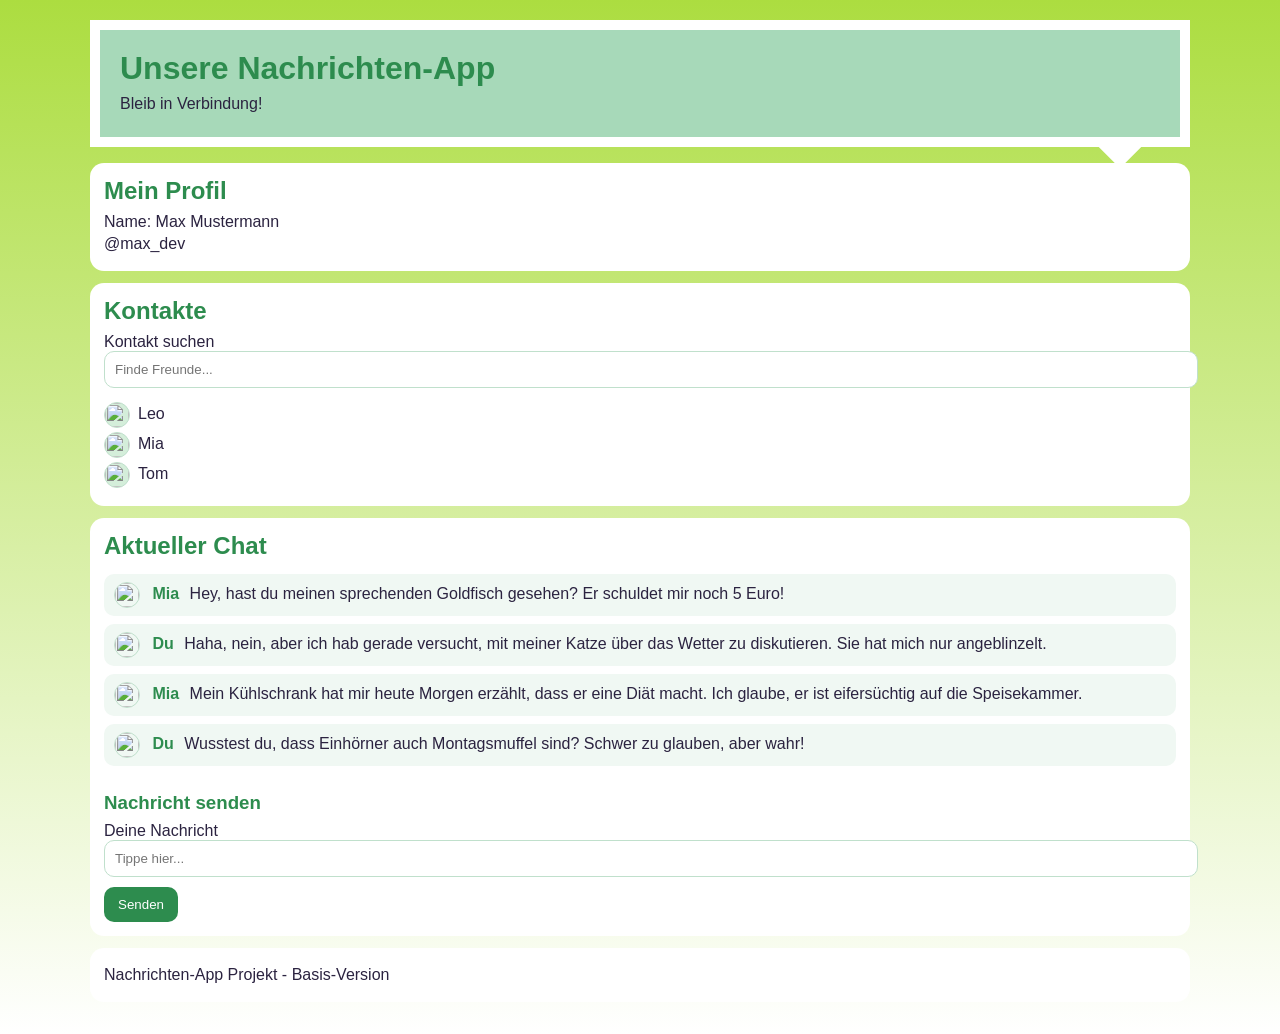
==== test.html @ a114d9b7 "Lektion 4" ====
<!DOCTYPE html>
<html lang="de">
<head>
  <meta charset="UTF-8" />
  <meta name="viewport" content="width=device-width, initial-scale=1.0" />
  <title>Nachrichten-App</title>
  <link rel="stylesheet" href="test.css" />
</head>
<body>
  <div class="app">


    <header class="header">
      <h1>Unsere Nachrichten-App</h1>
      <p>Bleib in Verbindung!</p>
      <div class="mark"></div>
    </header>

    <div class="layout">
      <aside class="sidebar">
        <section class="card">
          <h2 class="Ver">Mein Profil</h2>
          <p>Name: Max Mustermann</p>
          <p>@max_dev</p>
          
        </section>

        <section class="card">
          <h2>Kontakte</h2>
          <label for="contact-search">Kontakt suchen</label>
          <input id="contact-search" class="input" type="text" placeholder="Finde Freunde..." />
          <p><img class="contact-avatar" src="https://i.pravatar.cc/40?u=Leo" alt="" />Leo</p>
          <p><img class="contact-avatar" src="https://i.pravatar.cc/40?u=Mia" alt="" />Mia</p>
          <p><img class="contact-avatar" src="https://i.pravatar.cc/40?u=Tom" alt="" />Tom</p>
        </section>
      </aside>

      <main class="chat">
        <h2>Aktueller Chat</h2>
        <div class="chat-area">
          <div class="message-bubble">
            <img class="message-avatar" src="https://i.pravatar.cc/40?u=Mia" alt="" />
            <a class="message-name" href="#">Mia</a>
            <span class="message-text">Hey, hast du meinen sprechenden Goldfisch gesehen? Er schuldet mir noch 5 Euro!</span>
          </div>
          <div class="message-bubble">
            <img class="message-avatar" src="https://i.pravatar.cc/40?u=Du" alt="" />
            <a class="message-name" href="#">Du</a>
            <span class="message-text">Haha, nein, aber ich hab gerade versucht, mit meiner Katze über das Wetter zu diskutieren. Sie hat mich nur angeblinzelt.</span>
          </div>
          <div class="message-bubble">
            <img class="message-avatar" src="https://i.pravatar.cc/40?u=Mia" alt="" />
            <a class="message-name" href="#">Mia</a>
            <span class="message-text">Mein Kühlschrank hat mir heute Morgen erzählt, dass er eine Diät macht. Ich glaube, er ist eifersüchtig auf die Speisekammer.</span>
          </div>
          <div class="message-bubble">
            <img class="message-avatar" src="https://i.pravatar.cc/40?u=Du" alt="" />
            <a class="message-name" href="#">Du</a>
            <span class="message-text">Wusstest du, dass Einhörner auch Montagsmuffel sind? Schwer zu glauben, aber wahr!</span>
          </div>
        </div>

        <section>
          <h3>Nachricht senden</h3>
          <form>
            <label for="message-input">Deine Nachricht</label>
            <input id="message-input" class="input" type="text" placeholder="Tippe hier..." />
            <button class="btn" type="button">Senden</button>
          </form>
        </section>
      </main>
    </div>

    <footer class="footer">
      <p>Nachrichten-App Projekt - Basis-Version</p>
    </footer>
  </div>
  <script src="js.js" defer></script>
</body>
</html>
---- test.css ----
body {
      margin: 0;
      padding: 20px;
      font-family: Arial, sans-serif;
      background: linear-gradient(180deg, #acdd40 0%, #ffffff 100%);
      color: #2b2340;
      animation: myAnim 2s ease 0s 1 normal forwards;

    }



    .app { max-width: 1100px; margin: 0 auto; }
    .header { 

        border: 10px solid #ffffff;
        background: #a7d9b9; /* Heller grüner Header */ 
        padding: 20px;  
        margin-bottom: 16px;
        position: relative;
    }

    .card, .chat, .footer {
      background: #ffffff;
      border-radius: 14px;
      padding: 14px;
      margin-bottom: 12px;
    }

    .input {
      width: 100%;
      padding: 10px;
      border: 1px solid #c0e0cc; /* Passender Grünton für Border */
      border-radius: 10px;
      margin-bottom: 10px;
    }
    
    .btn {
      padding: 10px 14px;
      border: none;
      border-radius: 10px;
      background: #2d8c4e; /* Dunklerer grüner Button */
      color: #ffffff;
      cursor: pointer;
    }

    .contact-avatar {
      width: 24px;
      height: 24px;
      border-radius: 50%;
      background: #d4eeda; /* Sehr heller Grünton für Avatar Hintergrund */
      border: 1px solid #c0e0cc;
      vertical-align: middle;
      margin-right: 8px;
    }

    .chat-area {
      padding: 6px 0;
      margin-bottom: 12px;
    }

    .message-bubble {
      background: #f0f8f3; /* Noch hellerer Grünton für Nachrichtenblase */
      border-radius: 10px;
      padding: 8px 10px;
      margin-bottom: 8px;
    }

    .message-avatar {
      width: 24px;
      height: 24px;
      border-radius: 50%;
      vertical-align: middle;
      margin-right: 8px;
      border: 1px solid #c0e0cc;
    }

    .message-name {
      color: #2d8c4e; /* Dunklerer Grünton für Namen */
      font-weight: 700;
      text-decoration: none;
      margin-right: 6px;
    }
    h1, h2, h3 { margin: 0 0 8px; color: #2d8c4e; } /* Dunklerer Grünton für Überschriften */
    p { margin: 4px 0; }

    @keyframes myAnim {
	0% {
		animation-timing-function: ease-in;
		opacity: 0;
		transform: translateY(-250px);
	}

	38% {
		animation-timing-function: ease-out;
		opacity: 1;
		transform: translateY(0);
	}

	55% {
		animation-timing-function: ease-in;
		transform: translateY(-65px);
	}

	72% {
		animation-timing-function: ease-out;
		transform: translateY(0);
	}

	81% {
		animation-timing-function: ease-in;
		transform: translateY(-28px);
	}

	90% {
		animation-timing-function: ease-out;
		transform: translateY(0);
	}

	95% {
		animation-timing-function: ease-in;
		transform: translateY(-8px);
	}

	100% {
		animation-timing-function: ease-out;
		transform: translateY(0);
	}
}
.mark {

    width: 40px;
    height: 40px;
    position: absolute;
    background-color: rgb(255, 255, 255);
    top: 90px;
    left: 1000px;
    transform: rotate(45deg);
    z-index: -1;
}
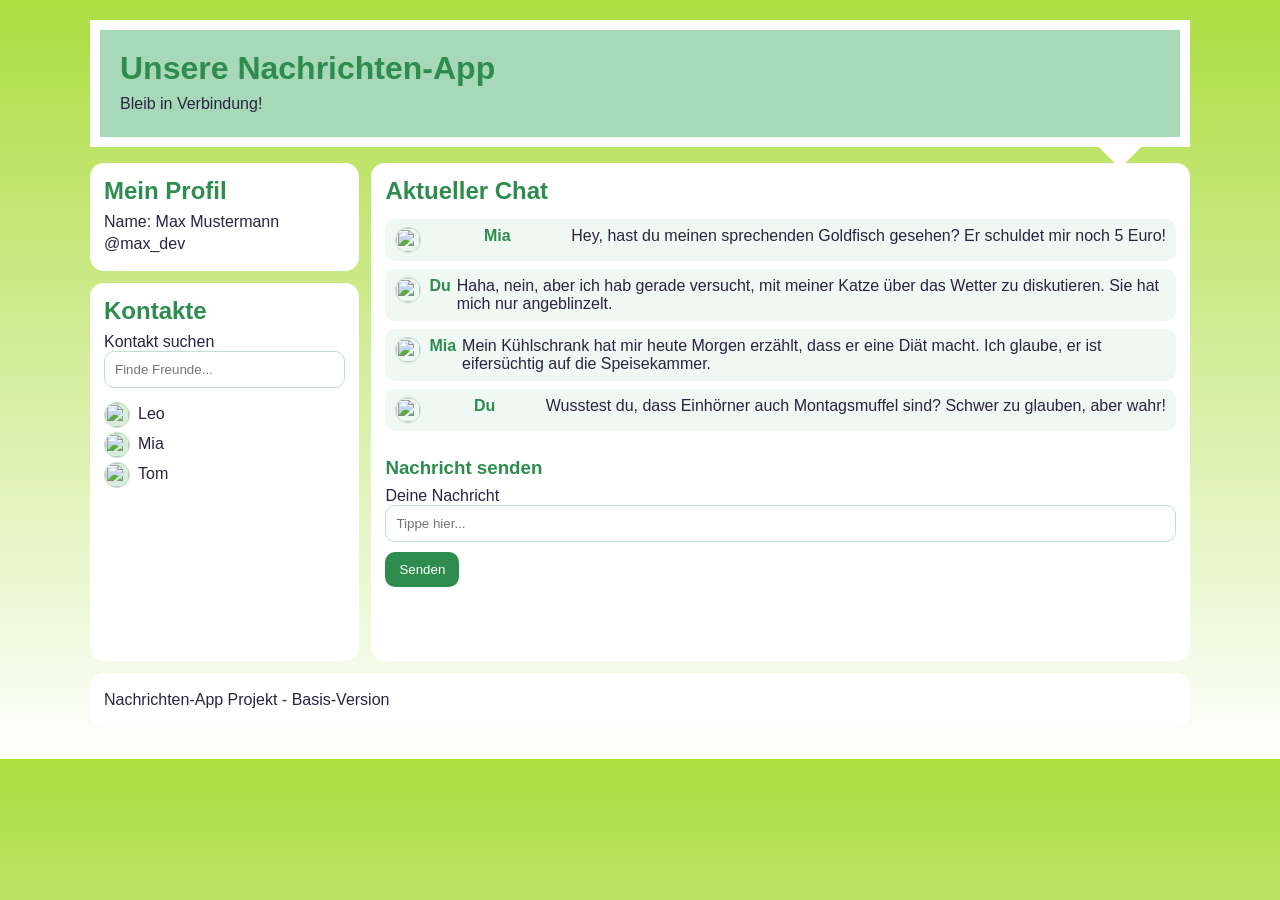
==== commit 6be329fc: "c" ====
--- a/test.html
+++ b/test.html
@@ -25,7 +25,7 @@
           
         </section>
 
-        <section class="card">
+      <section id="ger" class="card">
           <h2>Kontakte</h2>
           <label for="contact-search">Kontakt suchen</label>
           <input id="contact-search" class="input" type="text" placeholder="Finde Freunde..." />
@@ -69,6 +69,10 @@
           </form>
         </section>
       </main>
+
+
+
+
     </div>
 
     <footer class="footer">
--- a/test.css
+++ b/test.css
@@ -29,6 +29,7 @@
 
     .input {
       width: 100%;
+      box-sizing: border-box;
       padding: 10px;
       border: 1px solid #c0e0cc; /* Passender Grünton für Border */
       border-radius: 10px;
@@ -64,6 +65,8 @@
       border-radius: 10px;
       padding: 8px 10px;
       margin-bottom: 8px;
+display: flex;
+justify-content: space-between;
     }
 
     .message-avatar {
@@ -138,3 +141,13 @@
     transform: rotate(45deg);
     z-index: -1;
 }
+
+.layout {
+
+    display: flex;
+    gap: 12px;
+    
+}
+#ger {
+  height: 350px;
+}
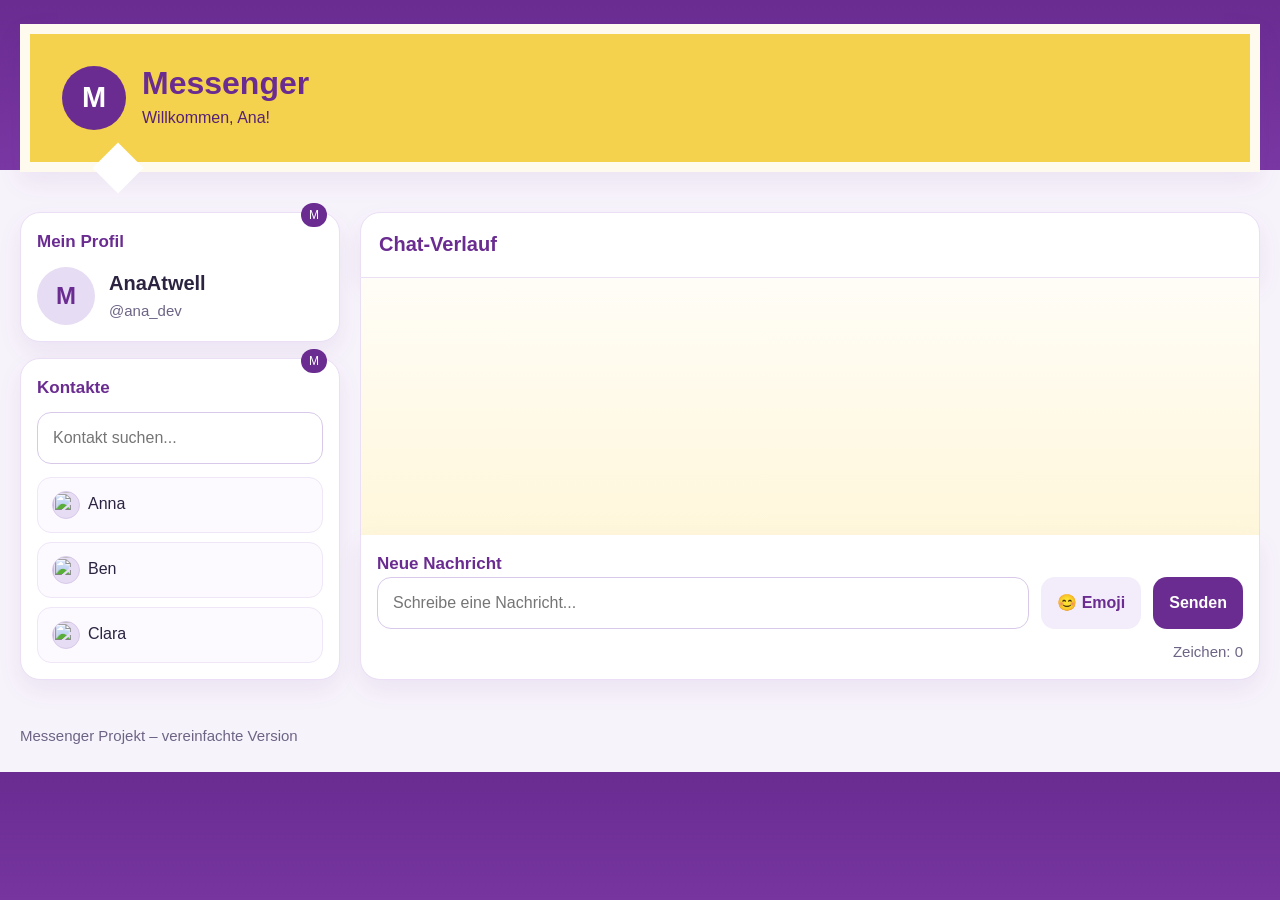
==== commit ee99b214: "1" ====
--- a/test.html
+++ b/test.html
@@ -3,82 +3,118 @@
 <head>
   <meta charset="UTF-8" />
   <meta name="viewport" content="width=device-width, initial-scale=1.0" />
-  <title>Nachrichten-App</title>
+  <title>Messenger - Lektion 6</title>
+
   <link rel="stylesheet" href="test.css" />
 </head>
 <body>
   <div class="app">
 
+    <!-- =========================================================
+         HEADER
+    ========================================================= -->
+    <header class="app-header">
+      <div class="header-banner">
+        <div class="brand">
+          <div class="brand-logo">M</div>
 
-    <header class="header">
-      <h1>Unsere Nachrichten-App</h1>
-      <p>Bleib in Verbindung!</p>
-      <div class="mark"></div>
+          <div>
+            <h1 id="uber">Messenger</h1>
+            <p id="user-greeting">
+              Willkommen!
+            </p>
+          </div>
+        </div>
+      </div>
     </header>
 
+    <!-- =========================================================
+         MAIN
+    ========================================================= -->
     <div class="layout">
+
+      <!-- SIDEBAR -->
       <aside class="sidebar">
+
         <section class="card">
-          <h2 class="Ver">Mein Profil</h2>
-          <p>Name: Max Mustermann</p>
-          <p>@max_dev</p>
-          
+          <div class="lesson-badge">M</div>
+          <h2 class="section-title">Mein Profil</h2>
+
+          <div class="profile-box">
+            <div class="avatar" id="profile-avatar">M</div>
+
+            <div class="profile-info">
+              <h2 id="profilename">AnaAtwell</h2>
+              <p id="profile-username" class="muted">@ana_dev</p>
+            </div>
+          </div>
         </section>
 
-      <section id="ger" class="card">
-          <h2>Kontakte</h2>
-          <label for="contact-search">Kontakt suchen</label>
-          <input id="contact-search" class="input" type="text" placeholder="Finde Freunde..." />
-          <p><img class="contact-avatar" src="https://i.pravatar.cc/40?u=Leo" alt="" />Leo</p>
-          <p><img class="contact-avatar" src="https://i.pravatar.cc/40?u=Mia" alt="" />Mia</p>
-          <p><img class="contact-avatar" src="https://i.pravatar.cc/40?u=Tom" alt="" />Tom</p>
+        <section class="card">
+          <div class="lesson-badge">M</div>
+          <h2 class="section-title">Kontakte</h2>
+
+          <div class="contacts-search">
+            <input
+              type="text"
+              id="contact-search"
+              class="input"
+              placeholder="Kontakt suchen..."
+             
+            />
+          </div>
+
+          <div class="contacts-list" id="contacts-list">
+            <div id="a" class="contact-item"><img class="contact-avatar" src="https://i.pravatar.cc/40?u=Anna" alt="" />Anna</div>
+            <div id="b"  class="contact-item"><img class="contact-avatar" src="https://i.pravatar.cc/40?u=Ben" alt="" />Ben</div>
+            <div id="c"  class="contact-item"><img class="contact-avatar" src="https://i.pravatar.cc/40?u=Clara" alt="" />Clara</div>
+          </div>
         </section>
       </aside>
 
-      <main class="chat">
-        <h2>Aktueller Chat</h2>
-        <div class="chat-area">
-          <div class="message-bubble">
-            <img class="message-avatar" src="https://i.pravatar.cc/40?u=Mia" alt="" />
-            <a class="message-name" href="#">Mia</a>
-            <span class="message-text">Hey, hast du meinen sprechenden Goldfisch gesehen? Er schuldet mir noch 5 Euro!</span>
-          </div>
-          <div class="message-bubble">
-            <img class="message-avatar" src="https://i.pravatar.cc/40?u=Du" alt="" />
-            <a class="message-name" href="#">Du</a>
-            <span class="message-text">Haha, nein, aber ich hab gerade versucht, mit meiner Katze über das Wetter zu diskutieren. Sie hat mich nur angeblinzelt.</span>
-          </div>
-          <div class="message-bubble">
-            <img class="message-avatar" src="https://i.pravatar.cc/40?u=Mia" alt="" />
-            <a class="message-name" href="#">Mia</a>
-            <span class="message-text">Mein Kühlschrank hat mir heute Morgen erzählt, dass er eine Diät macht. Ich glaube, er ist eifersüchtig auf die Speisekammer.</span>
-          </div>
-          <div class="message-bubble">
-            <img class="message-avatar" src="https://i.pravatar.cc/40?u=Du" alt="" />
-            <a class="message-name" href="#">Du</a>
-            <span class="message-text">Wusstest du, dass Einhörner auch Montagsmuffel sind? Schwer zu glauben, aber wahr!</span>
-          </div>
-        </div>
+      <!-- CHAT -->
+      <main class="main">
+        <section class="chat-topbar">
+          <h2>Chat-Verlauf</h2>
+        </section>
 
-        <section>
-          <h3>Nachricht senden</h3>
-          <form>
-            <label for="message-input">Deine Nachricht</label>
-            <input id="message-input" class="input" type="text" placeholder="Tippe hier..." />
-            <button class="btn" type="button">Senden</button>
+        <section class="chat-area" id="chat-area">
+          <!-- Nachrichten kommen mit JavaScript -->
+        </section>
+
+        <section class="message-panel">
+          <form id="message-form">
+            <label for="message-input" class="section-title">Neue Nachricht</label>
+
+            <div class="form-row">
+              <input
+                type="text"
+                id="message-input"
+                class="input message-input"
+                placeholder="Schreibe eine Nachricht..."
+               
+              />
+
+              <button type="button" class="btn" id="toggle-emoji-btn">😊 Emoji</button>
+              <button type="submit" class="btn btn-primary">Senden</button>
+            </div>
+
+            <div class="emoji-panel" id="emoji-panel"></div>
+
+            <div class="form-info">
+              <p class="validation-message" id="validation-message"></p>
+              <p>Zeichen: <span id="char-count">0</span></p>
+            </div>
           </form>
         </section>
       </main>
-
-
-
-
     </div>
 
-    <footer class="footer">
-      <p>Nachrichten-App Projekt - Basis-Version</p>
+    <footer class="app-footer">
+      Messenger Projekt – vereinfachte Version
     </footer>
   </div>
-  <script src="js.js" defer></script>
+
+  <script src="script.js" defer></script>
 </body>
 </html>
--- a/test.css
+++ b/test.css
@@ -1,153 +1,476 @@
-body {
+/* =========================================================
+       1. BASIS
+    ========================================================= */
+    * {
+      box-sizing: border-box;
       margin: 0;
-      padding: 20px;
+      padding: 0;
+    }
+
+    body {
       font-family: Arial, sans-serif;
-      background: linear-gradient(180deg, #acdd40 0%, #ffffff 100%);
+      background:
+        linear-gradient(180deg, #6a2c91 0%, #7a38a4 22%, #f7f3fb 22%, #f7f3fb 100%);
       color: #2b2340;
-      animation: myAnim 2s ease 0s 1 normal forwards;
-
-    }
-
-
-
-    .app { max-width: 1100px; margin: 0 auto; }
-    .header { 
-
-        border: 10px solid #ffffff;
-        background: #a7d9b9; /* Heller grüner Header */ 
-        padding: 20px;  
-        margin-bottom: 16px;
-        position: relative;
-    }
-
-    .card, .chat, .footer {
+      line-height: 1.5;
+    }
+
+    button,
+    input {
+      font: inherit;
+    }
+
+    /* =========================================================
+       2. LAYOUT
+    ========================================================= */
+    .app {
+      max-width: 1400px;
+      margin: 0 auto;
+      display: flex;
+      flex-direction: column;
+    }
+
+    .app-header {
+      padding: 24px 20px 16px;
+    }
+
+    .header-banner {
+      background: #f4d24d;
+      border: 10px solid rgba(255, 255, 255, 0.9);
+      padding: 32px;
+      box-shadow: 0 10px 24px rgba(106, 44, 145, 0.08);
+      position: relative;
+    }
+
+    .header-banner::after {
+      content: "";
+      position: absolute;
+      left: 70px;
+      bottom: -24px;
+      width: 36px;
+      height: 36px;
+      background: white;
+      transform: rotate(45deg);
+    }
+
+    .brand {
+      display: flex;
+      align-items: center;
+      gap: 16px;
+    }
+
+    .brand-logo {
+      width: 64px;
+      height: 64px;
+      border-radius: 50%;
+      background: #6a2c91;
+      color: white;
+      display: flex;
+      align-items: center;
+      justify-content: center;
+      font-size: 29px;
+      font-weight: bold;
+      flex-shrink: 0;
+    }
+
+    .brand h1 {
+      color: #6a2c91;
+      font-size: 32px;
+      line-height: 1.1;
+      margin-bottom: 4px;
+    }
+
+    .brand p {
+      color: #552176;
+      font-size: 16px;
+      max-width: 520px;
+    }
+
+    .layout {
+      display: flex;
+      gap: 20px;
+      padding: 24px 20px 32px;
+      flex: 1;
+      min-height: 0;
+      align-items: stretch;
+    }
+
+    .sidebar {
+      width: 320px;
+      display: flex;
+      flex-direction: column;
+      gap: 16px;
+      min-height: 0;
+    }
+
+    .main {
+      flex: 1;
+      display: flex;
+      flex-direction: column;
+      min-width: 0;
+      min-height: 0;
+    }
+
+    .app-footer {
+      padding: 13px 20px 24px;
+      color: #6d6485;
+      font-size: 15px;
+    }
+
+    /* =========================================================
+       3. UI
+    ========================================================= */
+    .card {
       background: #ffffff;
+      border: 1px solid #eadff5;
+      border-radius: 20px;
+      padding: 16px;
+      box-shadow: 0 10px 24px rgba(106, 44, 145, 0.08);
+    }
+
+    
+    .card {
+      position: relative;
+    }
+
+    .lesson-badge {
+      position: absolute;
+      top: -10px;
+      right: 12px;
+      z-index: 5;
+      background: #6a2c91;
+      color: #ffffff;
+      font-size: 12px;
+      padding: 3px 8px;
+      border-radius: 999px;
+    }
+    .section-title {
+      font-size: 17px;
+      font-weight: 700;
+      color: #6a2c91;
+      margin-bottom: 12px;
+    }
+
+    .muted {
+      color: #6d6485;
+      font-size: 15px;
+    }
+
+    .btn {
+      border: none;
       border-radius: 14px;
-      padding: 14px;
-      margin-bottom: 12px;
+      padding: 11px 16px;
+      cursor: pointer;
+      background: #f3ecfa;
+      color: #6a2c91;
+      font-weight: 600;
+      transition: 0.2s ease;
+    }
+
+    .btn:hover {
+      background: #eadcf7;
+    }
+
+    .btn-primary {
+      background: #6a2c91;
+      color: white;
+    }
+
+    .btn-primary:hover {
+      background: #552176;
     }
 
     .input {
       width: 100%;
-      box-sizing: border-box;
-      padding: 10px;
-      border: 1px solid #c0e0cc; /* Passender Grünton für Border */
-      border-radius: 10px;
-      margin-bottom: 10px;
-    }
+      border: 1px solid #d8c9ea;
+      border-radius: 14px;
+      padding: 13px 15px;
+      outline: none;
+      background: white;
+      transition: 0.2s ease;
+    }
+
+    .input:focus {
+      border-color: #6a2c91;
+      box-shadow: 0 0 0 4px rgba(106, 44, 145, 0.12);
+    }
+
+    .error {
+      border: 2px solid #d64545 !important;
+      background: #fff6f6 !important;
+    }
+
+    .success {
+      border: 2px solid #1b9c5a !important;
+      background: #f4fff8 !important;
+    }
+
+    /* =========================================================
+       4. SIDEBAR
+    ========================================================= */
+    .profile-box {
+      display: flex;
+      gap: 14px;
+      align-items: center;
+    }
+
+    .avatar {
+      width: 58px;
+      height: 58px;
+      border-radius: 50%;
+      background: #e6dcf3;
+      color: #6a2c91;
+      display: flex;
+      align-items: center;
+      justify-content: center;
+      font-size: 24px;
+      font-weight: 700;
+      flex-shrink: 0;
+    }
+
+    .profile-info h2 {
+      font-size: 20px;
+      margin-bottom: 2px;
+    }
+
+    .contacts-search {
+      margin-bottom: 13px;
+    }
+
+    .contacts-list {
+      display: flex;
+      flex-direction: column;
+      gap: 9px;
+      flex: 1;
+      min-height: 0;
+      overflow-y: auto;
+    }
+
+    .sidebar .card:last-child {
+      flex: 1;
+      display: flex;
+      flex-direction: column;
+      min-height: 0;
+    }
+
     
-    .btn {
-      padding: 10px 14px;
-      border: none;
-      border-radius: 10px;
-      background: #2d8c4e; /* Dunklerer grüner Button */
-      color: #ffffff;
-      cursor: pointer;
+    
+    .contact-item {
+      border: 1px solid #efe6f7;
+      border-radius: 14px;
+      padding: 13px 14px;
+      background: #fcf9ff;
+      color: #2b2340;
     }
 
     .contact-avatar {
-      width: 24px;
-      height: 24px;
+      width: 28px;
+      height: 28px;
       border-radius: 50%;
-      background: #d4eeda; /* Sehr heller Grünton für Avatar Hintergrund */
-      border: 1px solid #c0e0cc;
+      background: #e6dcf3;
+      border: 1px solid #d8c9ea;
       vertical-align: middle;
       margin-right: 8px;
+      flex-shrink: 0;
+    }
+
+    .empty-state {
+      padding: 14px;
+      border-radius: 14px;
+      background: #faf5ff;
+      color: #6d6485;
+      font-size: 15px;
+    }
+
+    .emoji-panel {
+      margin-top: 12px;
+      display: none;
+      flex-wrap: wrap;
+      gap: 8px;
+    }
+
+    .emoji-panel.show {
+      display: flex;
+    }
+
+    .emoji-btn {
+      border: 1px solid #e6d9f4;
+      border-radius: 14px;
+      background: white;
+      padding: 9px 12px;
+      cursor: pointer;
+      color: #6a2c91;
+      min-width: 46px;
+      font-size: 18px;
+    }
+
+    .emoji-btn:hover {
+      background: #f7f0ff;
+    }
+
+    /* =========================================================
+       5. CHAT
+    ========================================================= */
+    .chat-topbar {
+      background: #ffffff;
+      border: 1px solid #eadff5;
+      border-radius: 20px 20px 0 0;
+      padding: 16px 18px;
+      box-shadow: 0 10px 24px rgba(106, 44, 145, 0.08);
+    }
+
+    .chat-topbar h2 {
+      color: #6a2c91;
+      font-size: 20px;
+      margin-bottom: 2px;
+    }
+
+    .chat-meta {
+      color: #6d6485;
+      font-size: 15px;
     }
 
     .chat-area {
-      padding: 6px 0;
-      margin-bottom: 12px;
-    }
-
-    .message-bubble {
-      background: #f0f8f3; /* Noch hellerer Grünton für Nachrichtenblase */
-      border-radius: 10px;
-      padding: 8px 10px;
-      margin-bottom: 8px;
-display: flex;
-justify-content: space-between;
+      flex: 1;
+      min-height: 0;
+      max-height: 560px;
+      background: linear-gradient(180deg, #fffdf7 0%, #fff7db 100%);
+      border-left: 1px solid #eadff5;
+      border-right: 1px solid #eadff5;
+      padding: 16px;
+      overflow-y: auto;
+      display: flex;
+      flex-direction: column;
+      gap: 12px;
+    }
+
+    .message {
+      max-width: 72%;
+      background: white;
+      border: 1px solid #f0e7f8;
+      border-radius: 18px;
+      padding: 14px 15px;
+      box-shadow: 0 8px 18px rgba(106, 44, 145, 0.05);
+      display: flex;
+      align-items: flex-start;
+      gap: 10px;
+    }
+
+    .message.my-message {
+      margin-left: auto;
+      background: #f4d24d;
+      border-color: #ebc735;
+    }
+
+    .message-content {
+      display: flex;
+      flex-direction: column;
+      gap: 4px;
+      min-width: 0;
+    }
+
+    .message-name {
+      margin: 0;
+      font-size: 18px;
+      color: #6a2c91;
+      font-weight: 700;
+      line-height: 1.2;
+      text-decoration: none;
+    }
+
+    .message-text {
+      margin: 0;
+      color: #2b2340;
+      line-height: 1.35;
+    }
+
+    .message-time {
+      margin: 0;
+      font-size: 13px;
+      color: #6d6485;
+      align-self: flex-end;
     }
 
     .message-avatar {
-      width: 24px;
-      height: 24px;
+      width: 30px;
+      height: 30px;
       border-radius: 50%;
-      vertical-align: middle;
-      margin-right: 8px;
-      border: 1px solid #c0e0cc;
-    }
-
-    .message-name {
-      color: #2d8c4e; /* Dunklerer Grünton für Namen */
-      font-weight: 700;
-      text-decoration: none;
-      margin-right: 6px;
-    }
-    h1, h2, h3 { margin: 0 0 8px; color: #2d8c4e; } /* Dunklerer Grünton für Überschriften */
-    p { margin: 4px 0; }
-
-    @keyframes myAnim {
-	0% {
-		animation-timing-function: ease-in;
-		opacity: 0;
-		transform: translateY(-250px);
-	}
-
-	38% {
-		animation-timing-function: ease-out;
-		opacity: 1;
-		transform: translateY(0);
-	}
-
-	55% {
-		animation-timing-function: ease-in;
-		transform: translateY(-65px);
-	}
-
-	72% {
-		animation-timing-function: ease-out;
-		transform: translateY(0);
-	}
-
-	81% {
-		animation-timing-function: ease-in;
-		transform: translateY(-28px);
-	}
-
-	90% {
-		animation-timing-function: ease-out;
-		transform: translateY(0);
-	}
-
-	95% {
-		animation-timing-function: ease-in;
-		transform: translateY(-8px);
-	}
-
-	100% {
-		animation-timing-function: ease-out;
-		transform: translateY(0);
-	}
-}
-.mark {
-
-    width: 40px;
-    height: 40px;
-    position: absolute;
-    background-color: rgb(255, 255, 255);
-    top: 90px;
-    left: 1000px;
-    transform: rotate(45deg);
-    z-index: -1;
-}
-
-.layout {
-
-    display: flex;
-    gap: 12px;
-    
-}
-#ger {
-  height: 350px;
-}+      border: 1px solid #d8c9ea;
+      flex-shrink: 0;
+    }
+
+    /* =========================================================
+       6. FORM
+    ========================================================= */
+    .message-panel {
+      background: #ffffff;
+      border: 1px solid #eadff5;
+      border-top: none;
+      border-radius: 0 0 20px 20px;
+      box-shadow: 0 10px 24px rgba(106, 44, 145, 0.08);
+      padding: 16px;
+    }
+
+    .form-row {
+      display: flex;
+      gap: 12px;
+      flex-wrap: wrap;
+      align-items: stretch;
+    }
+
+    .message-input {
+      flex: 1;
+      min-width: 220px;
+    }
+
+    .form-info {
+      display: flex;
+      justify-content: space-between;
+      gap: 16px;
+      flex-wrap: wrap;
+      color: #6d6485;
+      font-size: 15px;
+      margin-top: 12px;
+    }
+
+    .validation-message {
+      min-height: 19px;
+    }
+
+    /* =========================================================
+       7. RESPONSIVE
+    ========================================================= */
+    @media (max-width: 960px) {
+      .layout {
+        flex-direction: column;
+      }
+
+      .sidebar {
+        width: 100%;
+      }
+
+      .chat-area {
+        min-height: 320px;
+      }
+
+      .message {
+        max-width: 88%;
+      }
+    }
+
+    @media (max-width: 600px) {
+      .form-row,
+      .form-info,
+      .brand {
+        flex-direction: column;
+        align-items: stretch;
+      }
+
+      .message {
+        max-width: 100%;
+      }
+
+      .brand h1 {
+        font-size: 26px;
+      }
+    }
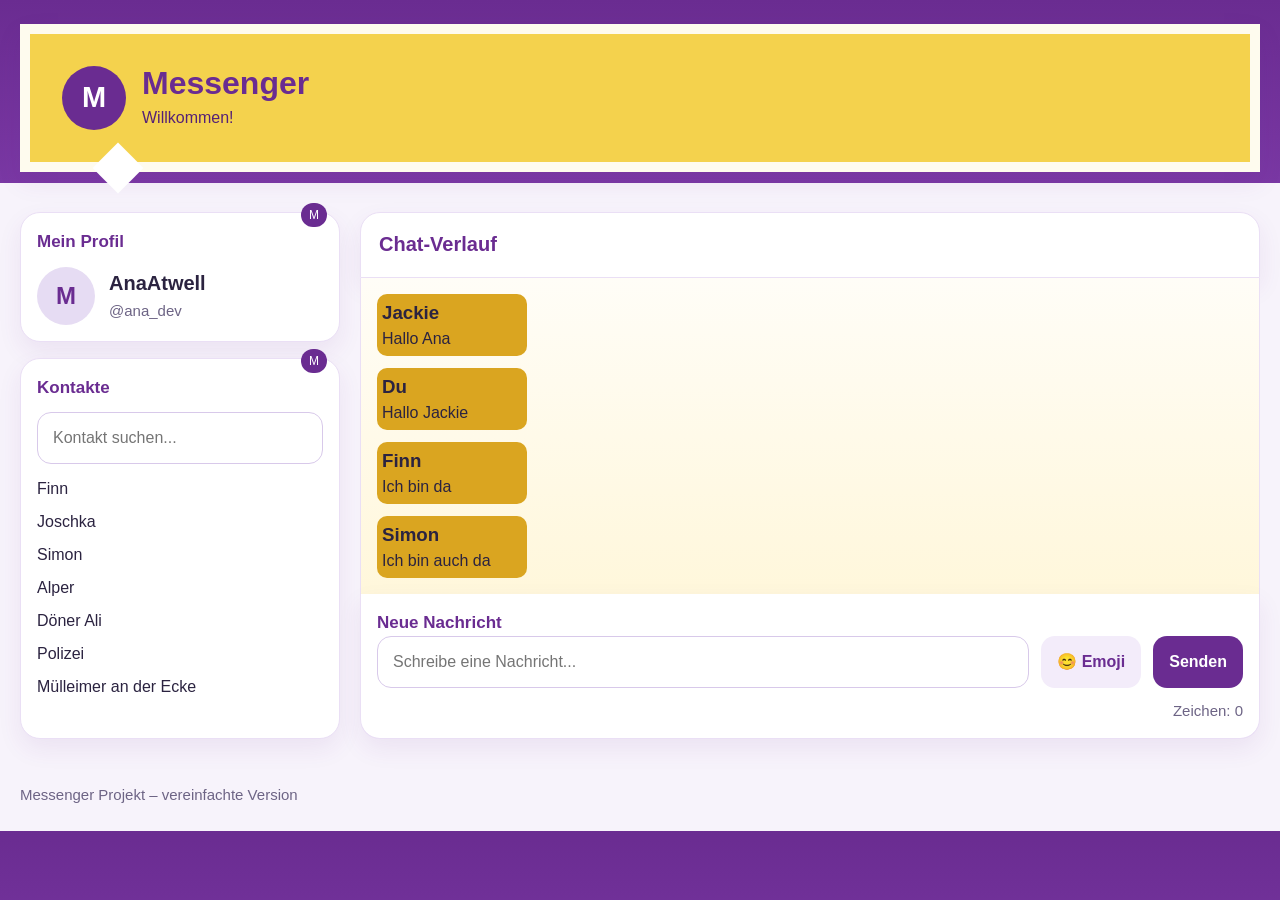
==== commit b43b7973: "y" ====
--- a/test.html
+++ b/test.html
@@ -64,10 +64,8 @@
             />
           </div>
 
-          <div class="contacts-list" id="contacts-list">
-            <div id="a" class="contact-item"><img class="contact-avatar" src="https://i.pravatar.cc/40?u=Anna" alt="" />Anna</div>
-            <div id="b"  class="contact-item"><img class="contact-avatar" src="https://i.pravatar.cc/40?u=Ben" alt="" />Ben</div>
-            <div id="c"  class="contact-item"><img class="contact-avatar" src="https://i.pravatar.cc/40?u=Clara" alt="" />Clara</div>
+          <div  class="contacts-list" id="contacts-list">
+          
           </div>
         </section>
       </aside>
--- a/test.css
+++ b/test.css
@@ -473,4 +473,11 @@
       .brand h1 {
         font-size: 26px;
       }
-    }+    }
+
+.msg{
+  background-color: goldenrod;
+  width:150px ;
+  border-radius: 10px ;
+  padding: 5px;
+}
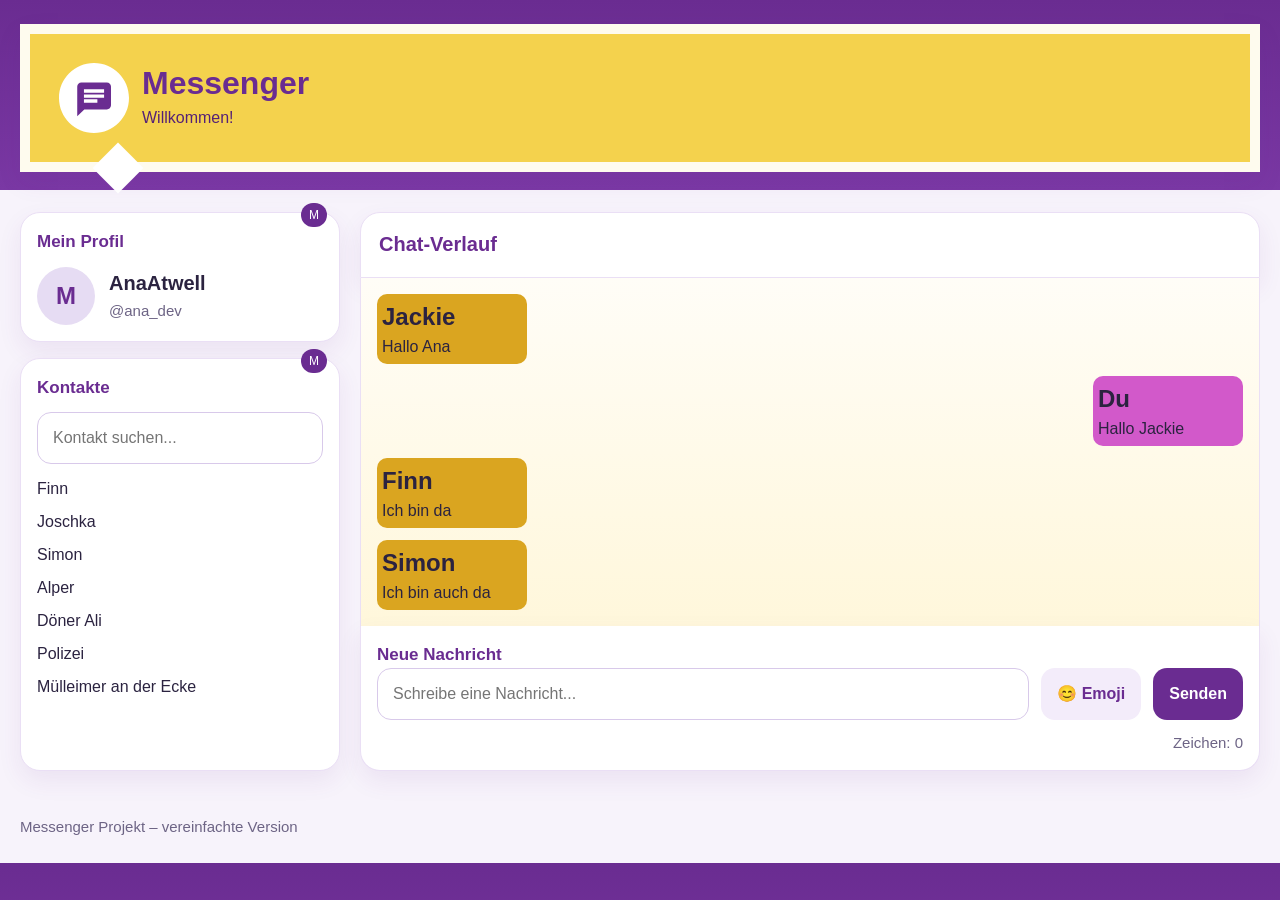
==== commit 391bee49: "a" ====
--- a/test.html
+++ b/test.html
@@ -16,7 +16,12 @@
     <header class="app-header">
       <div class="header-banner">
         <div class="brand">
-          <div class="brand-logo">M</div>
+          <div class="brand-logo">
+
+           <img src="./assets/android-messages.svg" alt="">
+
+            </svg>
+          </div>
 
           <div>
             <h1 id="uber">Messenger</h1>
--- a/test.css
+++ b/test.css
@@ -72,6 +72,14 @@
       font-weight: bold;
       flex-shrink: 0;
     }
+    .brand-logo > img{
+width: 110%;
+
+filter: invert(66%) sepia(5%) saturate(4%) hue-rotate(87deg) brightness(119%) contrast(111110%);
+
+    }
+
+
 
     .brand h1 {
       color: #6a2c91;
@@ -344,6 +352,13 @@
       gap: 12px;
     }
 
+    
+    
+    .ander-nachrichten {
+      align-items: flex-start;
+
+    } 
+
     .message {
       max-width: 72%;
       background: white;
@@ -480,4 +495,12 @@
   width:150px ;
   border-radius: 10px ;
   padding: 5px;
+
+  
 }
+
+.meineNachrichten{ 
+  align-self: flex-end;
+   background-color: rgb(210, 89, 202);
+  
+}
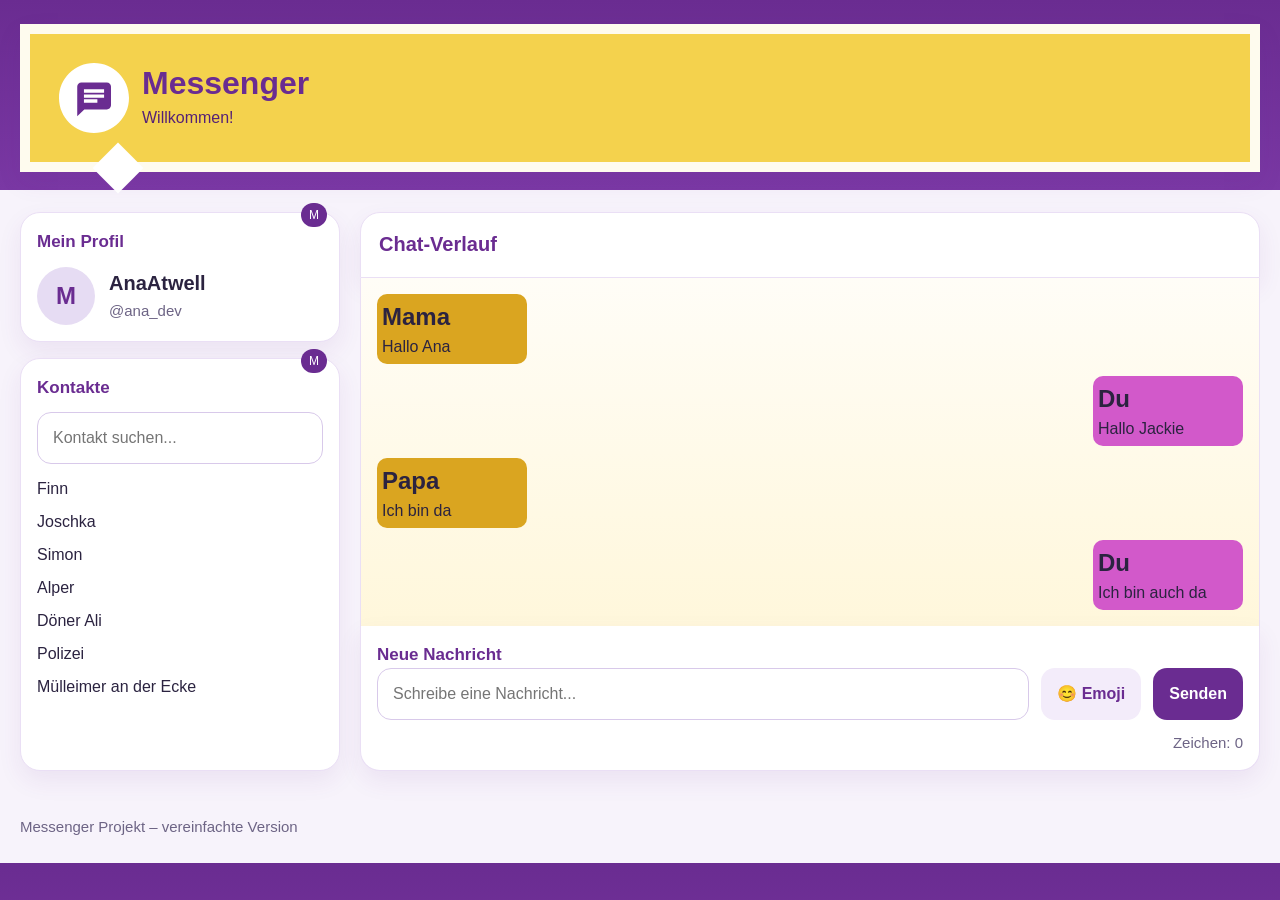
==== commit 445ff2cd: "a" ====
--- a/test.html
+++ b/test.html
@@ -99,7 +99,7 @@
               />
 
               <button type="button" class="btn" id="toggle-emoji-btn">😊 Emoji</button>
-              <button type="submit" class="btn btn-primary">Senden</button>
+              <button type="submit" class="btn btn-primary" id="sendenbutton">Senden</button>
             </div>
 
             <div class="emoji-panel" id="emoji-panel"></div>
